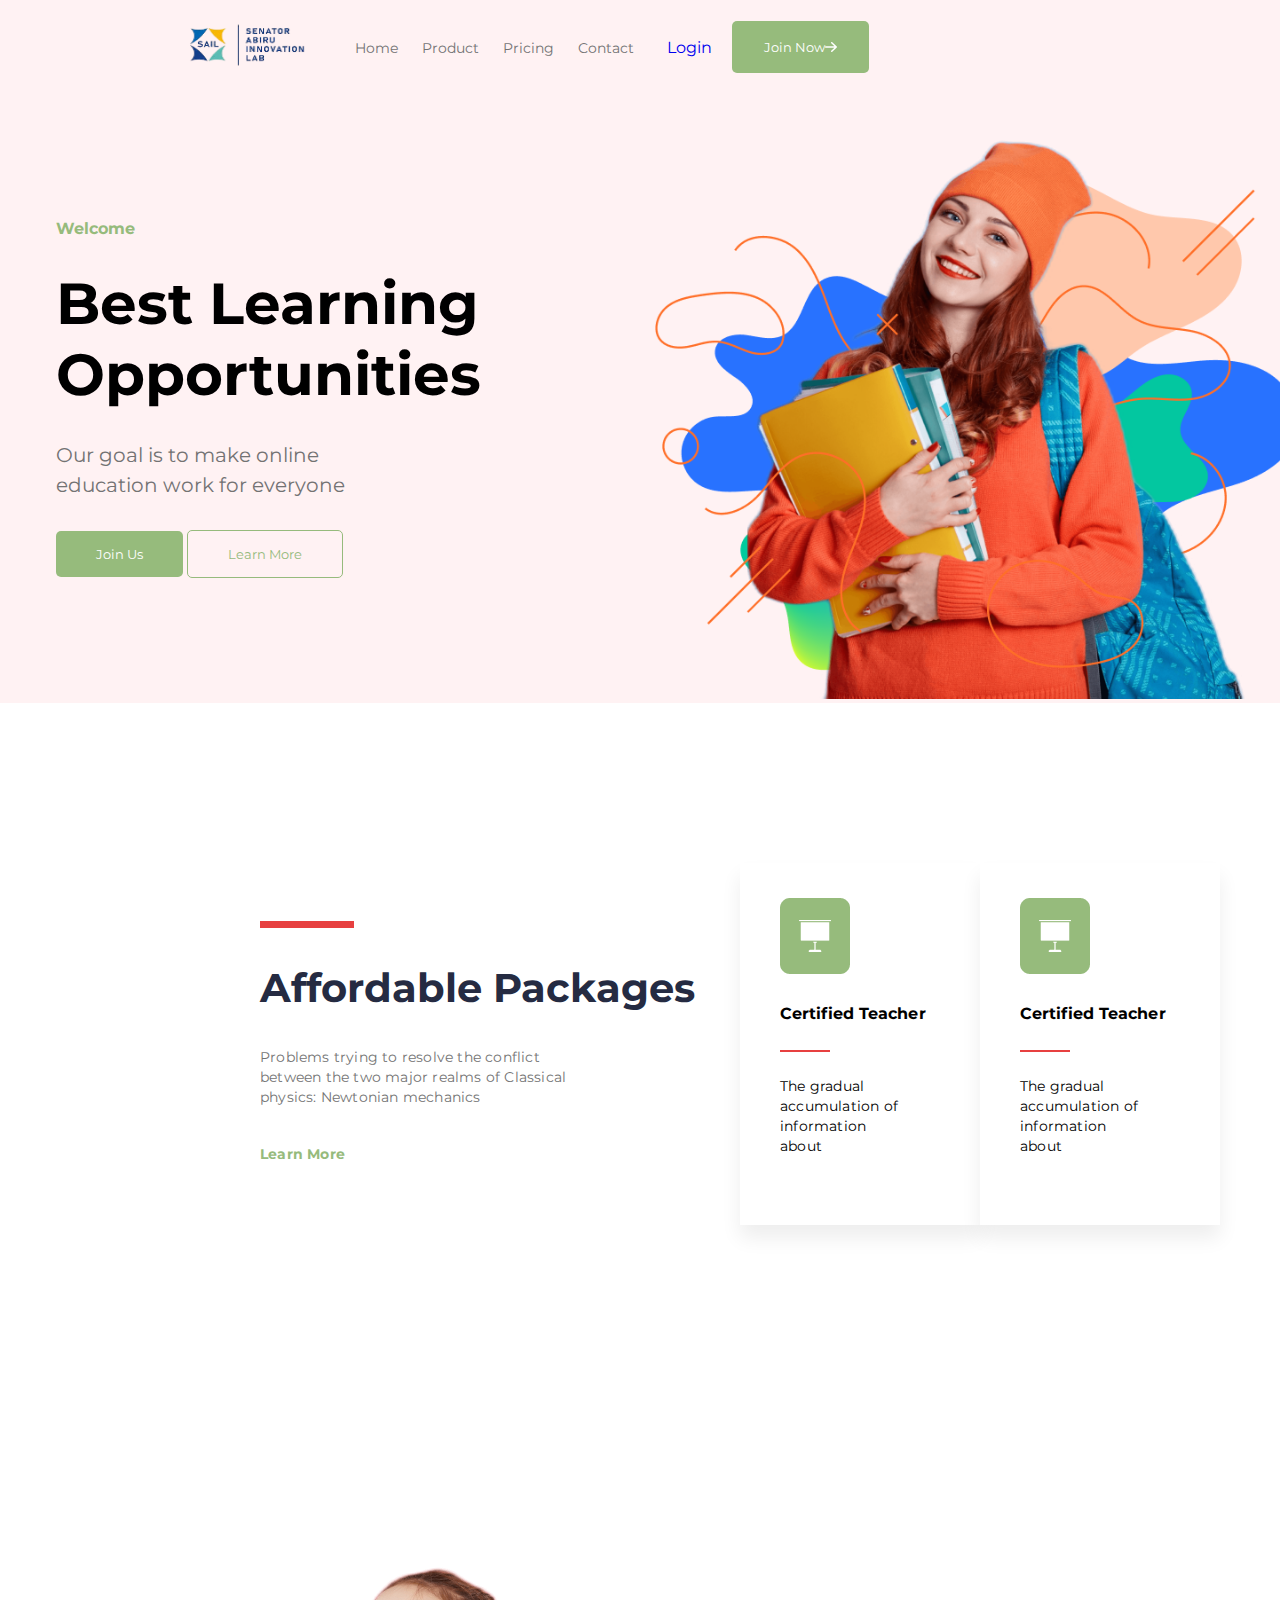
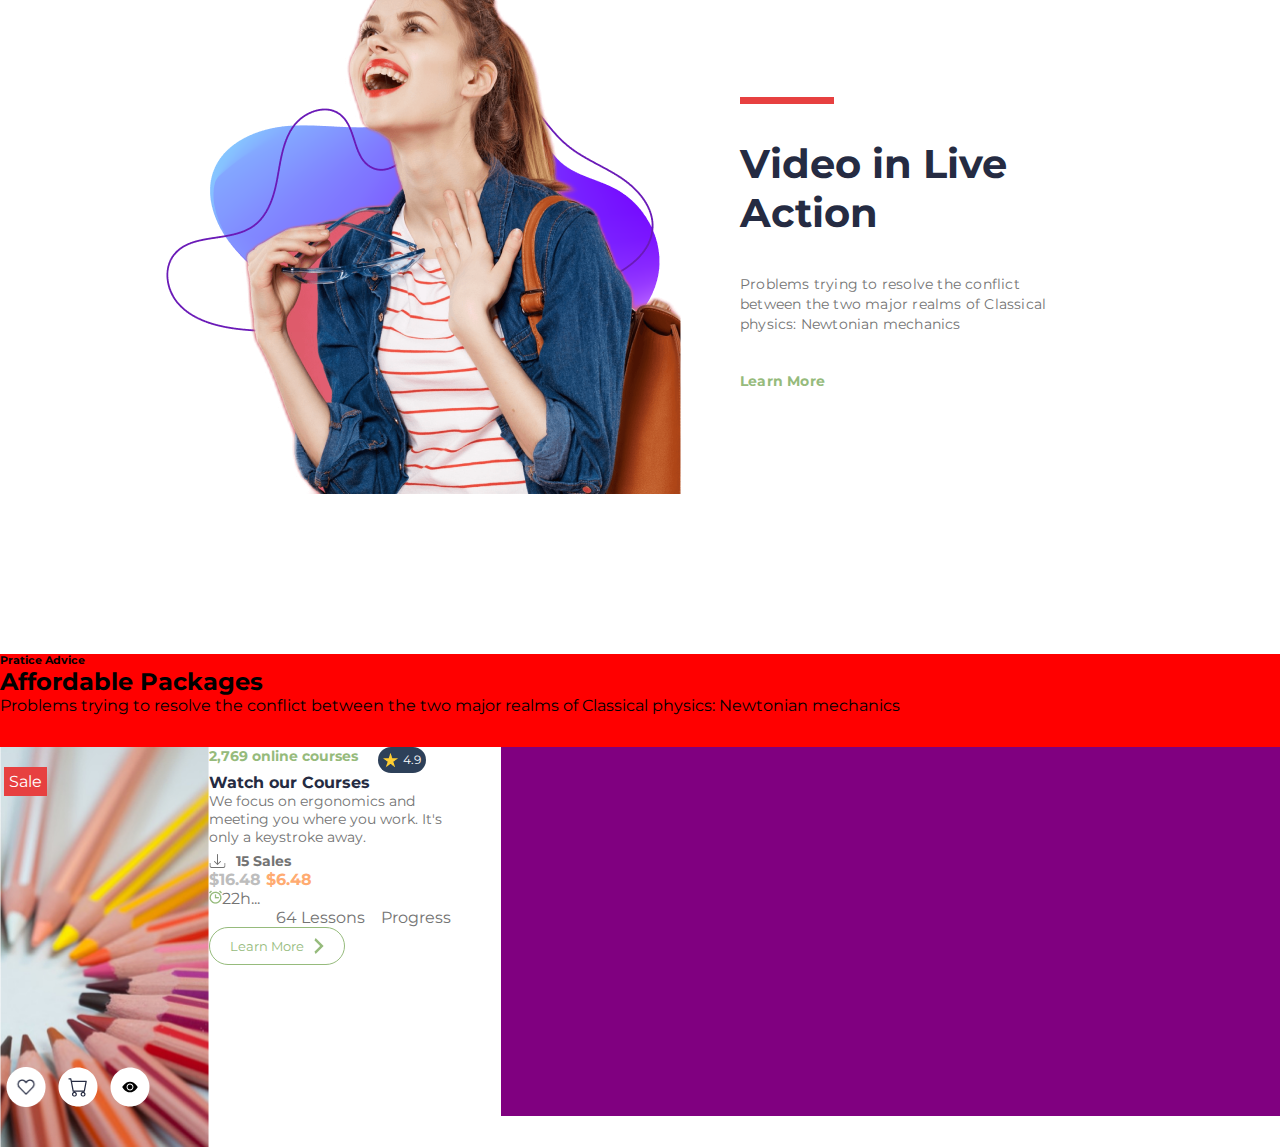
==== index.html @ b4220e60 "new 3MTT" ====
<!DOCTYPE html>
<html lang="en">
<head>
    <meta charset="UTF-8">
    <meta name="viewport" content="width=device-width, initial-scale=1.0">
    <title>Sail School</title>
    <link rel="stylesheet" href="style.css">
    <script src="index.js"></script>    
</head>
<body>
    <div class="menu">
        <div class="logo">
            <img src="assets/sail_logo.png" alt="" title="">

        </div>
        <div class="nav_Bar_Menu">
            <nav>
                <a href="">Home</a>
                <a href="">Product</a>
                <a href="">Pricing</a>
                <a href="">Contact</a>
            </nav>
        </div>
        <div class="extra">
            <a href="login.html">Login</a>
            <button>Join Now<svg class="arrow" width="12" height="10" viewBox="0 0 12 10" fill="none" xmlns="http://www.w3.org/2000/svg">
                <g clip-path="url(#clip0_2636_3118)">
                <path fill-rule="evenodd" clip-rule="evenodd" d="M0 5C0 4.81059 0.079009 4.62895 0.219646 4.49502C0.360282 4.36109 0.551026 4.28584 0.749916 4.28584H9.43845L6.21831 1.22068C6.07749 1.08658 5.99838 0.904705 5.99838 0.715059C5.99838 0.525414 6.07749 0.343536 6.21831 0.209436C6.35912 0.0753365 6.5501 0 6.74925 0C6.94839 0 7.13937 0.0753365 7.28019 0.209436L11.7797 4.49438C11.8495 4.56072 11.9049 4.63952 11.9427 4.72629C11.9805 4.81305 12 4.90606 12 5C12 5.09394 11.9805 5.18695 11.9427 5.27371C11.9049 5.36048 11.8495 5.43928 11.7797 5.50562L7.28019 9.79056C7.13937 9.92466 6.94839 10 6.74925 10C6.5501 10 6.35912 9.92466 6.21831 9.79056C6.07749 9.65646 5.99838 9.47459 5.99838 9.28494C5.99838 9.0953 6.07749 8.91342 6.21831 8.77932L9.43845 5.71416H0.749916C0.551026 5.71416 0.360282 5.63892 0.219646 5.50499C0.079009 5.37106 0 5.18941 0 5Z" fill="white"/>
                </g>
                <defs>
                <clipPath id="clip0_2636_3118">
                <rect width="12" height="10" fill="white"/>
                </clipPath>
                </defs>
                </svg></button>
        </div>
    </div>

<!-- -----------------------------Menu ends here------------------------------------ -->
    
<!-- //---------------------Herosection starts here------------------------------------// -->
 <div class="heroSection">
    <div class="textSection">
        <div class="text">
            <div class="welcome">
                <h5>Welcome</h5>
            </div>
            <div class="best">
                <h1>Best Learning Opportunities</h1>
            </div>
            <div class="normalText">
                <p>Our goal is to make online education work for everyone</p>
            </div>
            <div class="buttons">
                <button id="joinUs">Join Us</button>
                <button id="learnMore">Learn More</button>
            </div>
            
        </div>
    </div>
    <div class="imageSection">
        <img src="assets/lady.png" alt="">
    </div>

 </div>

 <!-- -------------Herosection ends here----------------------- -->
  <!-- -------------Packages starts here----------------------- -->
 <div class="package">
    <div class="holdText">
        <div class="pTextSection">
            <div class="textRedLine">
                <div class="PLine"></div>
            </div>
            <div class="affordableText">
                <h2>Affordable Packages</h2>
            </div>
            <div class="pNormalText">
                <p>Problems trying to resolve the conflict between the two
                    major realms of Classical physics:
                    Newtonian mechanics </p>
            </div>
            <div class="pLearnMore">
                <a href="http://">Learn More</a>
            </div>
        </div>
    </div>
    <div class="cardSection">
        <div class="cardOne">
            <div class="cardOneImage">
                <img src="assets/icons/fixed-width sec-.png" alt="">
            </div>
            <div class="cardBoldText">
                <h5>Certified Teacher</h5>
            </div>
            <div class="cardOneLine">
                <div class="cardOneRed"></div>
            </div>
            <div class="cardOneText">
                <p>The gradual accumulation of information about </p>
            </div>
        </div>
        <div class="cardTwo">
            <div class="cardOneImage">
                <img src="assets/icons/fixed-width sec-.png" alt="">
            </div>
            <div class="cardBoldText">
                <h5>Certified Teacher</h5>
            </div>
            <div class="cardOneLine">
                <div class="cardOneRed"></div>
            </div>
            <div class="cardOneText">
                <p>The gradual accumulation of information about </p>
            </div>
        </div>
    </div>
 </div>
<!-- ---------------end of package section----------------------- -->
 <!-- ---------------beginning of lady section----------------------- -->
<div class="lady">
    <div class="cardSection">
        <img src="assets/col-md-6.png" alt="">
    </div>
    <div class="holdText">
        <div class="pTextSection">
            <div class="textRedLine">
                <div class="PLine"></div>
            </div>
            <div class="videoText">
                <h2>Video in Live Action</h2>
            </div>
            <div class="pNormalText">
                <p>Problems trying to resolve the conflict between the two
                    major realms of Classical physics:
                    Newtonian mechanics </p>
            </div>
            <div class="pLearnMore">
                <a href="http://">Learn More</a>
            </div>
        </div>
    </div>
 </div>
 <!-- ---------------end of lady section----------------------- -->
   <!-- ---------------beginning of  section----------------------- -->
<div class="videos">
    <div class="mainText">
        <div class="mainTextContent">
            <h6>Pratice Advice</h6>
            <h2>Affordable Packages</h2>
            <p>Problems trying to resolve the conflict between 
                the two major realms of Classical physics: Newtonian mechanics </p>
        </div>
    </div>
    <div class="mainContent">
        <div class="cartOne">
            <div class="cartOneImage">
                <img src="assets/product-cover-233 sec-.jpg" alt="">
                <div class="overlay-sale">
                    <p>Sale</p>
                </div>
                <div class="overlay-icons">
                    <img src="assets/icons/like.png" alt="">
                    <img src="assets/icons/basket.svg" alt="">
                    <img src="assets/icons/like.svg" alt="">
                </div>
            </div>
            <div class="cartOneContent">
                <div class="one">
                    <div class="OneText">
                        <p>2,769 online courses	</p>
                    </div>
                    <div class="OneIconStar">
                        <img src="assets/icons/Vector.png" alt="">
                        <p>4.9</p>
                    </div>
                </div>
                <div class="two">
                    <h5>Watch our Courses</h5>
                </div>
                <div class="three">
                    <p>We focus on ergonomics and 
                        meeting you where you work. It's 
                        only a keystroke away.</p>
                </div>
                <div class="four">
                    <img src="assets/icons/Frame.svg" alt="">
                    <h6>15 Sales</h6>
                </div>
                <div class="five">
                    <h5 id="grey">$16.48</h5>
                    <h5 id="Orange">$6.48</h5>
                </div>
                <div class="six">
                    <div class="sixOne">
                        
                        <p><img src="assets/icons/coolicon.png" alt="">22h...</p>
                    </div>
                    <div class="sixTwo">
                        <img src="" alt="">
                        <p>64 Lessons</p>
                    </div>
                    <div class="sixThree">
                        <img src="" alt="">
                        <p>Progress</p>
                    </div>
                </div>
                <div class="seven">
                    <button>Learn More<img src="assets/icons/icn arrow-right .icn-xs.png" alt=""></button>
                </div>
            </div>
        </div>
        <div class="cartTwo">

        </div>
    </div>
</div>

<script src="index.js"></script>
</body>
</html>
---- style.css ----
@import url('https://fonts.googleapis.com/css2?family=Montserrat:ital,wght@0,100..900;1,100..900&display=swap');
@import url('https://fonts.googleapis.com/css2?family=Montserrat:ital,wght@0,100..900;1,100..900&family=Playwrite+CU:wght@100..400&display=swap');
* {
    font-family: "Montserrat", sans-serif;
    padding: 0px;
    margin: 0px;
    
}



.menu {
    background-color: #FFF2F3;
    padding: 10px;
    display: flex;
    justify-content:space-around;
    align-items: center;
    padding-left: 10rem;
    padding-right: 25rem;
}

.logo {
    
    
}
.logo img {
    width: 150px;
    height: 70px;
}

.nav_Bar_Menu {
    
    display: flex;
    align-items: center;
}

.nav_Bar_Menu nav a {
    font-size: 14px;
    font-weight: 700px;
    text-decoration: none;
    padding: 10px;
    color: #737373;
    
}

.extra {
    display: flex;
    justify-content: space-between;
    align-items: center;
    
}
.arrow svg:hover {
    fill: red;
}

.extra a {
    text-decoration: none;
}

.extra button {
    background-color: #96BB7C;
    width: 137px;
    height: 52px;
    padding: 15px 25px 15px 25px;
    margin-left: 20px;
    border-radius: 5px;
    border: none;
    color: white;
}
.extra img {
    margin-left: 5px;
}
.extra img:hover {
    fill: red;
}

.extra p a {
    color: #96BB7C;
}


.extra button:hover {
    background-color: transparent;
    width: 137px;
    height: 52px;
    border: 1px solid #96BB7C ;
    padding: 15px 25px 15px 25px;
    margin-left: 20px;
    border-radius: 5px;
    color: #96BB7C;
}

/* HeroSection Styling */
.heroSection {
    display: flex;
    align-items: center;
    background-color: #FFF2F3;
    

}
.textSection {
    width: 50%;
    display: flex;
    justify-content: center;
    padding-left: 30px;
    
}
.text {
    
    display: flex;
    flex-direction: column;
    padding: 20px;
    width: 573px;
    gap: 30px;
}
.welcome {
 
}
.welcome h5 {
    font-size: 16px;
    color: #96BB7C;
}
.best {
    
}
.best h1 {
    font-size: 58px;
}
.normalText {
    
    width: 338px;
}
.normalText p {
    font-size: 20px;
    font-weight: 400px;
    color: #737373;
    line-height: 30px;
}
.buttons {
    
}

#joinUs {
    background-color: #96BB7C;
    color: white;
    border: none;
    padding: 15px 40px 15px 40px;
    gap: 10px;
    border-radius: 5px;

}
#learnMore {
    background-color: transparent;
    border: 1px solid #96BB7C;
    padding: 15px 40px 15px 40px;
    gap: 10px;
    border-radius: 5px;
    color: #96BB7C;

}
.imageSection {
    width: 50%;
    
}
.imageSection img {
    width: 100%;
}


.package {
    background-color: white;
    display: flex;
    padding: 160px;
    justify-content: space-around;
    
}
.holdText {
    width: 50%;
   
    display: flex;
    padding-left: 100px;
    align-items: center;


    
}
.pTextSection {
    width: 507px;
    height: 246px;
    display: flex;
    flex-direction: column;
    gap: 35px;

}
.cardSection {
   
    width: 50%;
}
.PLine {
    background-color: #E74040;
    width: 94px;
    height: 7px;
}
.affordableText h2 {
    font-size: 40px;
    font-weight: 700;
    color: #252B42;
}
.videoText h2 {
    font-size: 40px;
    font-weight: 700;
    color: #252B42;
    width: 282px;
    height: 100px;


}
.pNormalText p {
    font-size: 14px;
    font-weight: 400;
    line-height: 20px;
    letter-spacing: 0.20000000298023224px;
    color: #737373;
    width: 345px;
    height: 60px;


}
.pLearnMore a {
    text-decoration: none;
    color: #96BB7C;
    font-size: 14px;
    font-weight: 700;
    line-height: 24px;
    letter-spacing: 0.20000000298023224px;
}

.cardOne {
    width: 239px;
    height: 292px;
    display: flex;
    flex-direction: column;
    gap: 24px;
    background-color: white;
    padding: 35px 40px 35px 40px;
    box-shadow: 0px 13px 19px 0px #00000012;

    
}
.cardOneRed {
    background-color: #E74040;
    width: 50px;
    height: 2px;

}
.cardOneText {
    width: 132px;
    height: 60px;

}
.cardOneText p {
    font-size: 14px;
    font-weight: 400;
    line-height: 20px;
    letter-spacing: 0.20000000298023224px;

}
.cardBoldText h5 {
    
    font-size: 16px;
    font-weight: 700;
    line-height: 24px;
    letter-spacing: 0.10000000149011612px;

}
.cardTwo {
    width: 239px;
    height: 292px;
    display: flex;
    flex-direction: column;
    gap: 24px;
    background-color: white;
    padding: 35px 40px 35px 40px;
    box-shadow: 0px 13px 19px 0px #00000012;

    
}
.cardSection {
    display: flex;
    justify-content: space-evenly;
}
.lady {
    background-color: white;
    display: flex;
    padding: 160px;
    justify-content: space-around;
    
}
.videos {
    display: grid;
    grid-template-rows: 20% 80%;

}

.mainText {
    background-color: red;
    
}
.mainContent {
    background-color: purple;
    display: grid;
    grid-template-columns: 50% 50%;
    
}
.cartOne {
    display: grid;
    grid-template-columns: auto 1fr;
    width: 501px;
    margin: 0;
    gap: 0;
    
}
.cartOneImage {
    position: relative;
}

.cartOneImage img {
    display: block;
    width: 209px;
    height: auto;
   
}

.overlay-icons {
    display: grid;
    grid-template-columns: 30% 30% 30%;
    width: 140px;
    position: absolute;
    top: 80%;
    left: 3%;
    gap: 10px;
   
}

.overlay-icons img {
    width: 40px;
    height: 40px;
}
.overlay-sale {
    position: absolute;
    background-color: #E74040;
    color: white;
    top: 5%;
    left: 2%;
    padding: 5px;
    
}

.cartOneContent {
    background-color: white;
}
.one {
    display: flex;
    gap: 20px;
}
.OneIconStar {
    display: flex;
    padding: 5px;
    border-radius: 20px;
    background-color: #2D4059;
    gap: 5px;
}
.OneIconStar p {
    color: white;
    font-size: 12px;
}
.OneText p {
    color: #96BB7C;
    font-size: 14px;
    font-weight: 700;
}

.two h5 {
    font-size: 16px;
    color: #252B42;

}
.three p {
    font-size: 14px;
    color: #737373;
    width: 242px;
    height: 60px;
}
.four {
    display: flex;
    gap: 10px;
}
.four h6 {
    font-size: 14px;
    font-weight: 700px;
    color: #737373;
}
.five {
    display: flex;
    gap: 5px;
}
#grey {
    font-size: 16px;
    color: #BDBDBD;
}
#Orange {
    font-size: 16px;
    color: #FFAB71;
}
.six {
    display: flex;
    justify-content: space-between;
    width: 242px;
    color: #737373;
}

.seven button {
    padding: 10px 20px 10px 20px;
    gap: 10px;
    border-radius: 37px;
    border: 1px solid #96BB7C;
    background: none;
    color: #96BB7C;
    align-items: center;
    display: flex;


}
/* .seven img {
    display: flex;
    text-align: center;
    align-items: center;
    justify-content: center;
} */
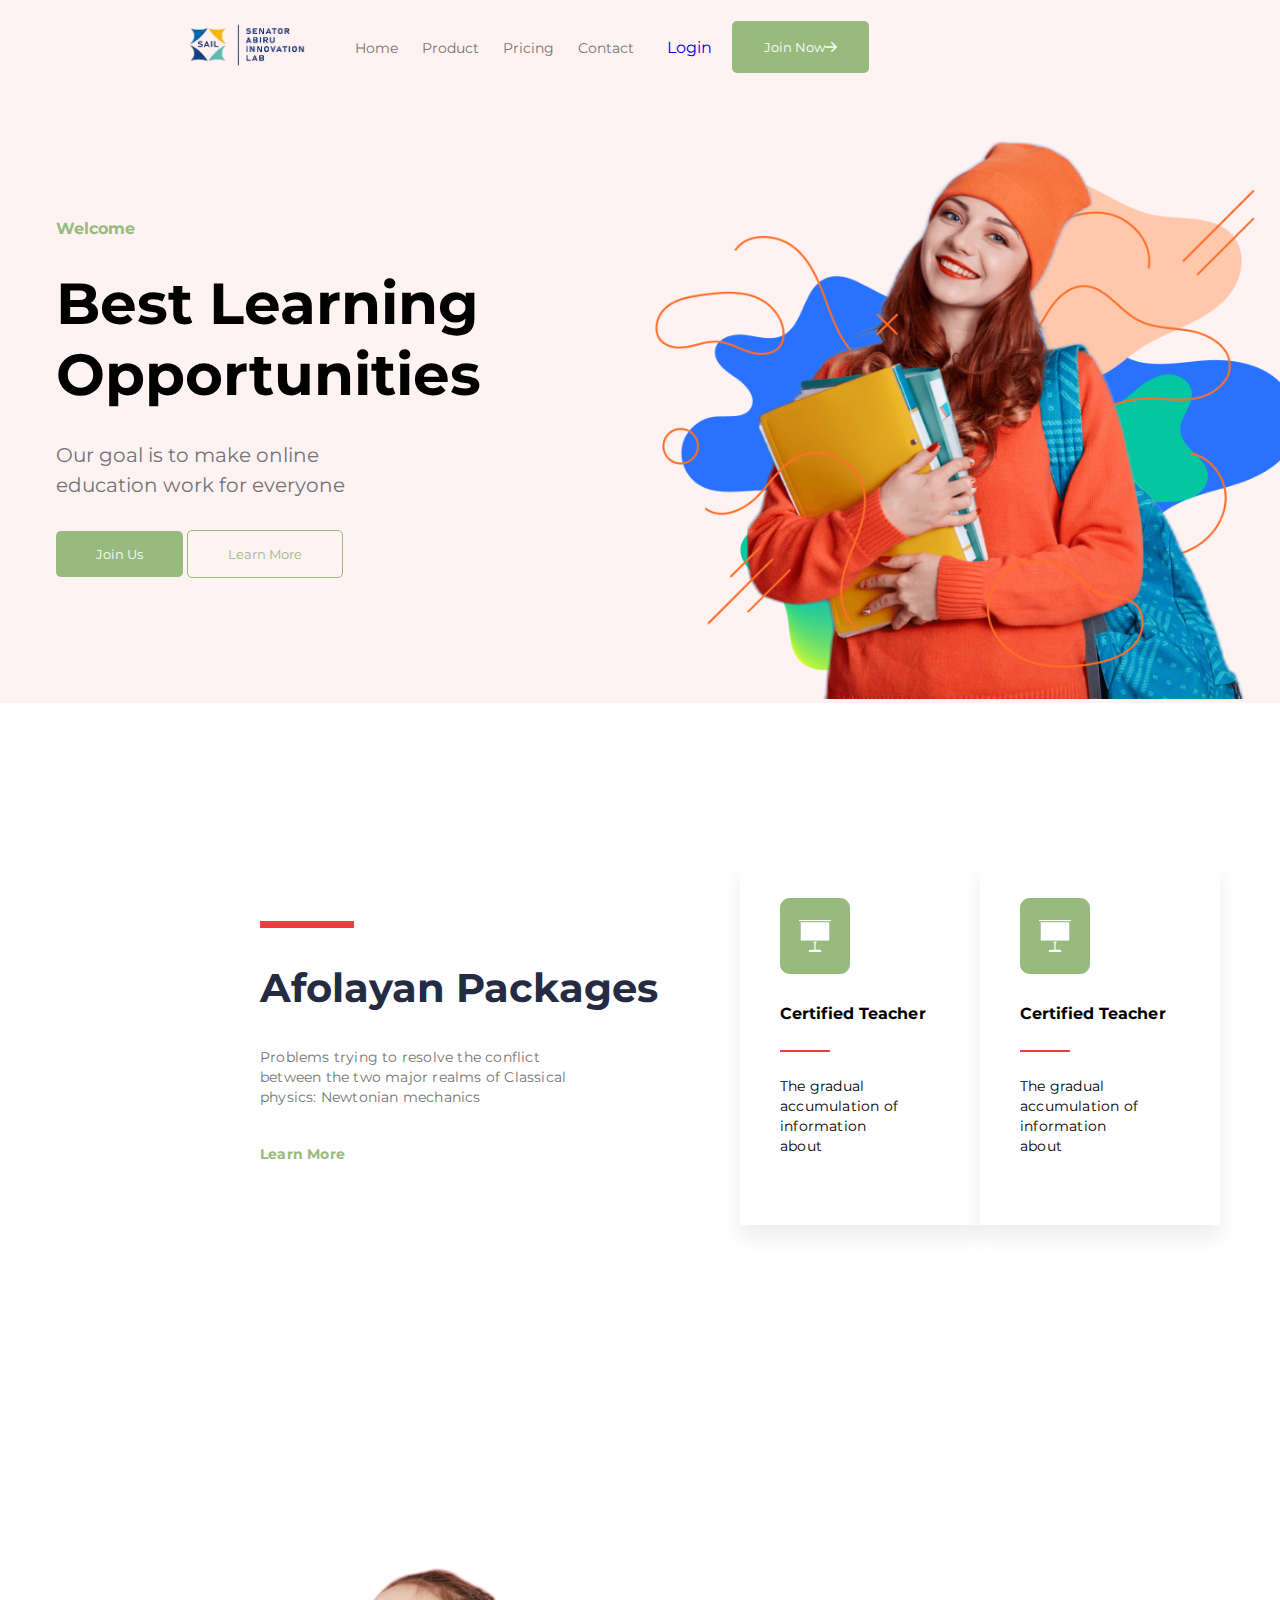
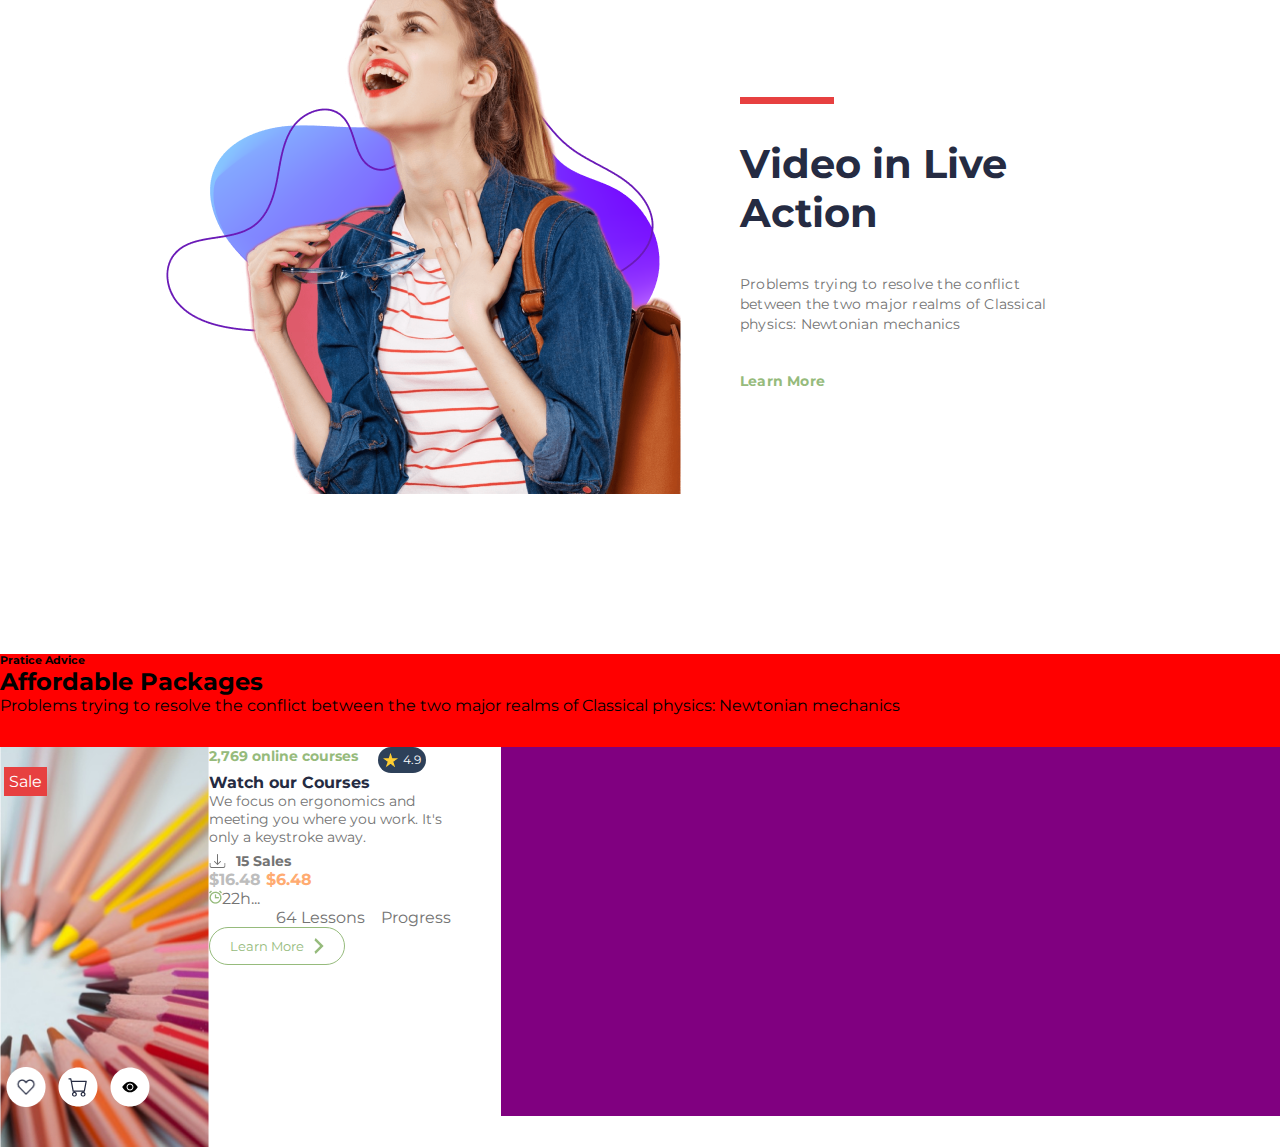
==== commit 301adea1: "Merge pull request #1 from awwalcodes/main" ====
--- a/index.html
+++ b/index.html
@@ -73,7 +73,7 @@
                 <div class="PLine"></div>
             </div>
             <div class="affordableText">
-                <h2>Affordable Packages</h2>
+                <h2>Afolayan Packages</h2>
             </div>
             <div class="pNormalText">
                 <p>Problems trying to resolve the conflict between the two
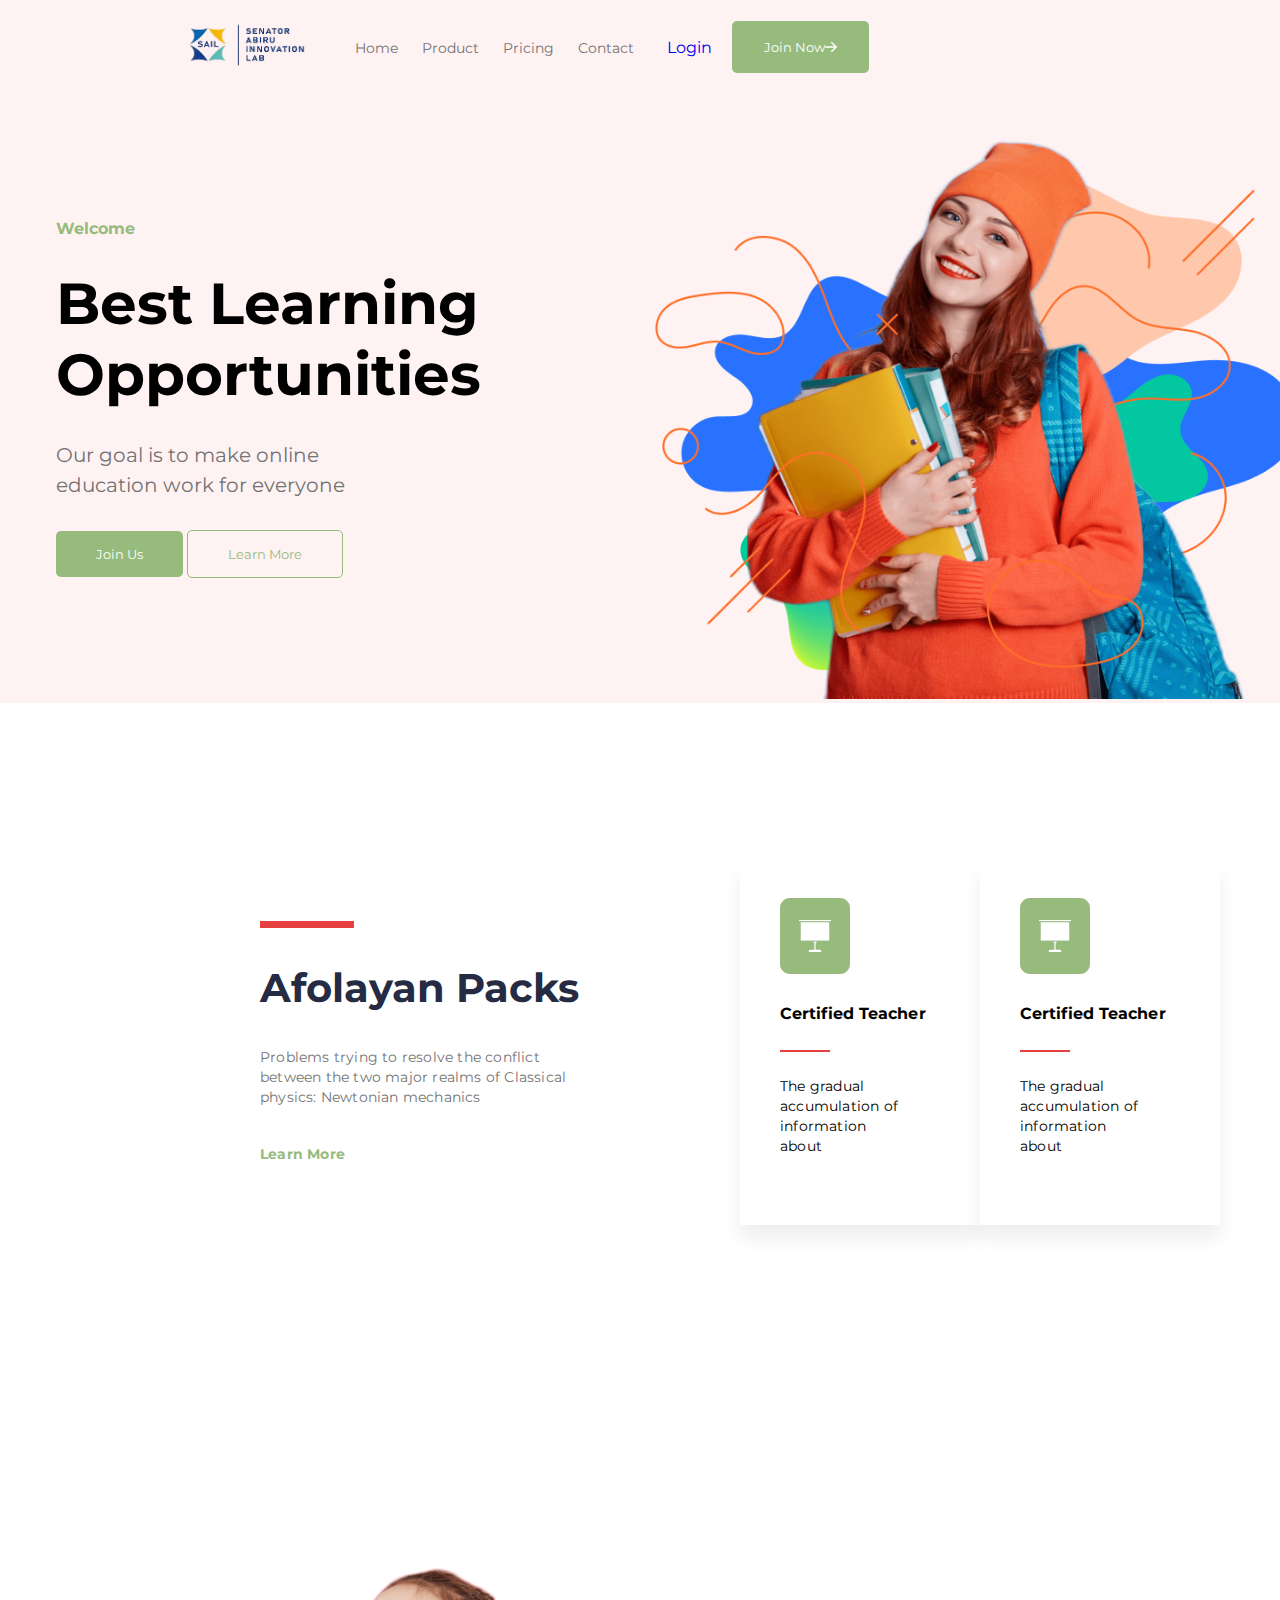
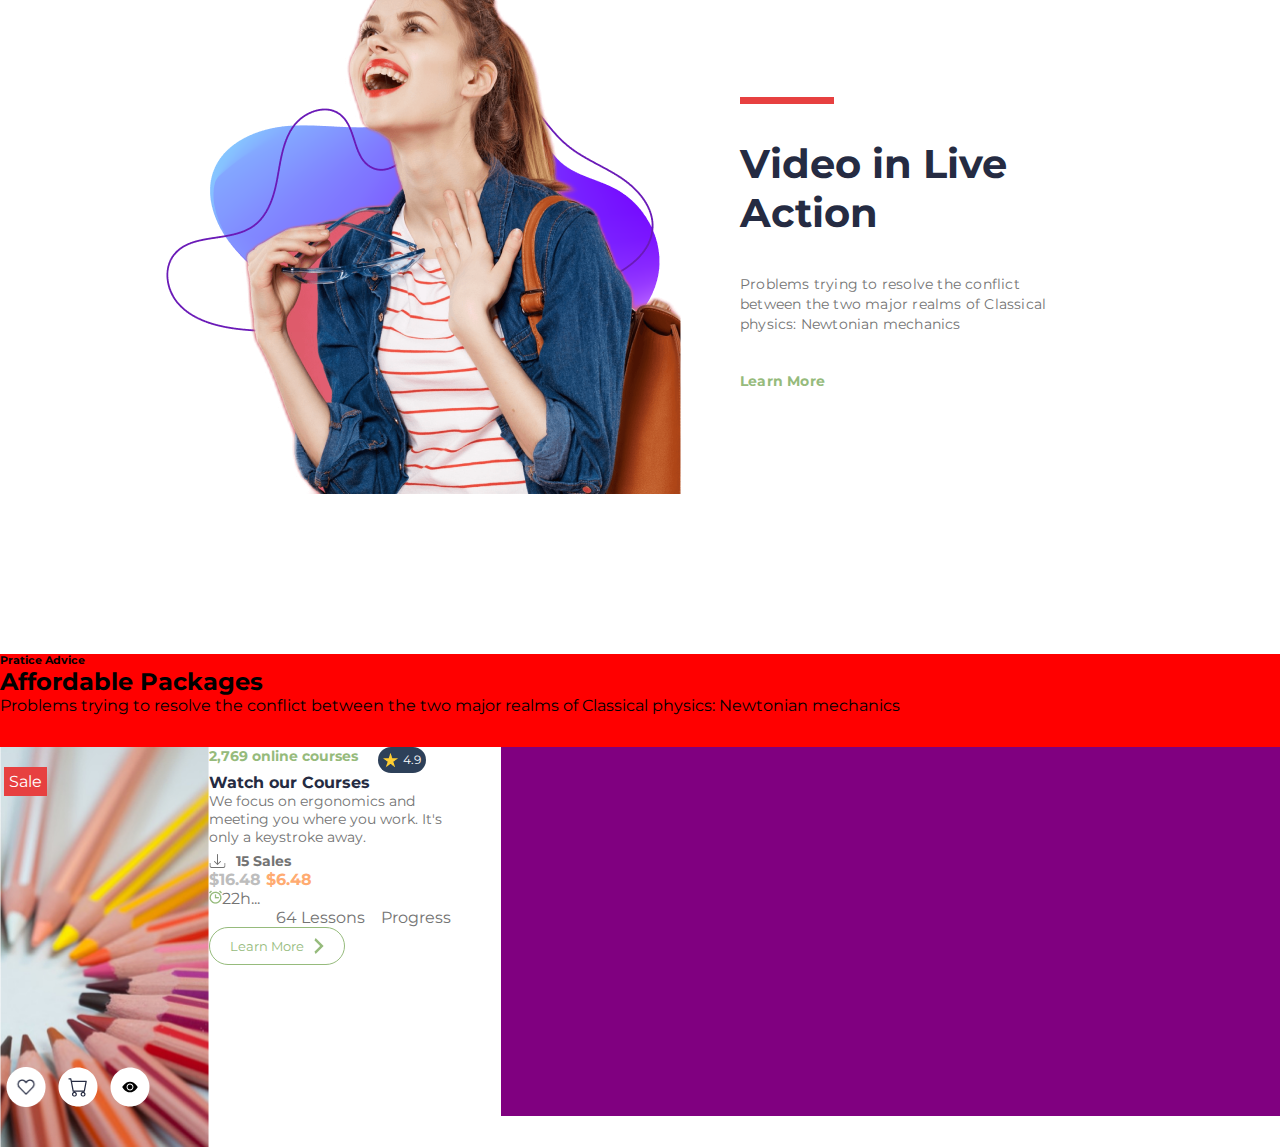
==== commit 3998fcd0: "change packages to pack" ====
--- a/index.html
+++ b/index.html
@@ -73,7 +73,7 @@
                 <div class="PLine"></div>
             </div>
             <div class="affordableText">
-                <h2>Afolayan Packages</h2>
+                <h2>Afolayan Packs</h2>
             </div>
             <div class="pNormalText">
                 <p>Problems trying to resolve the conflict between the two
